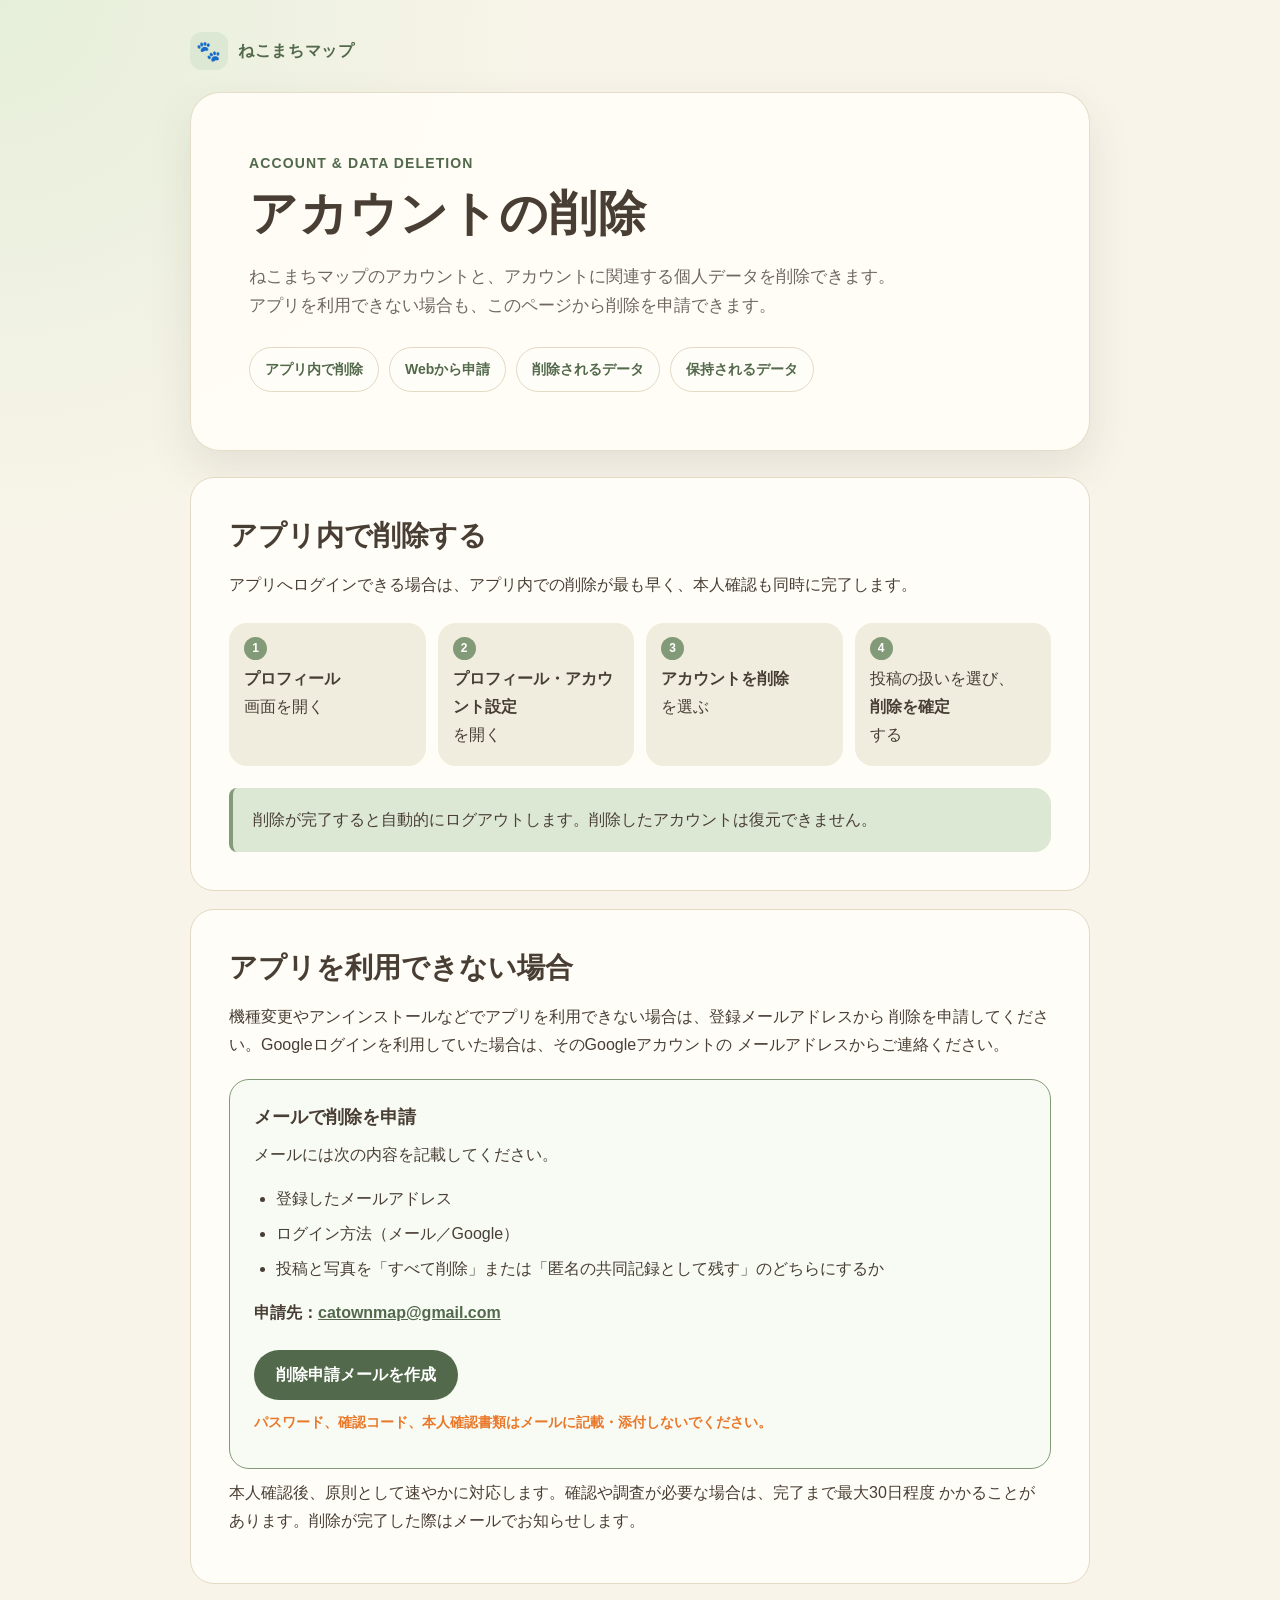
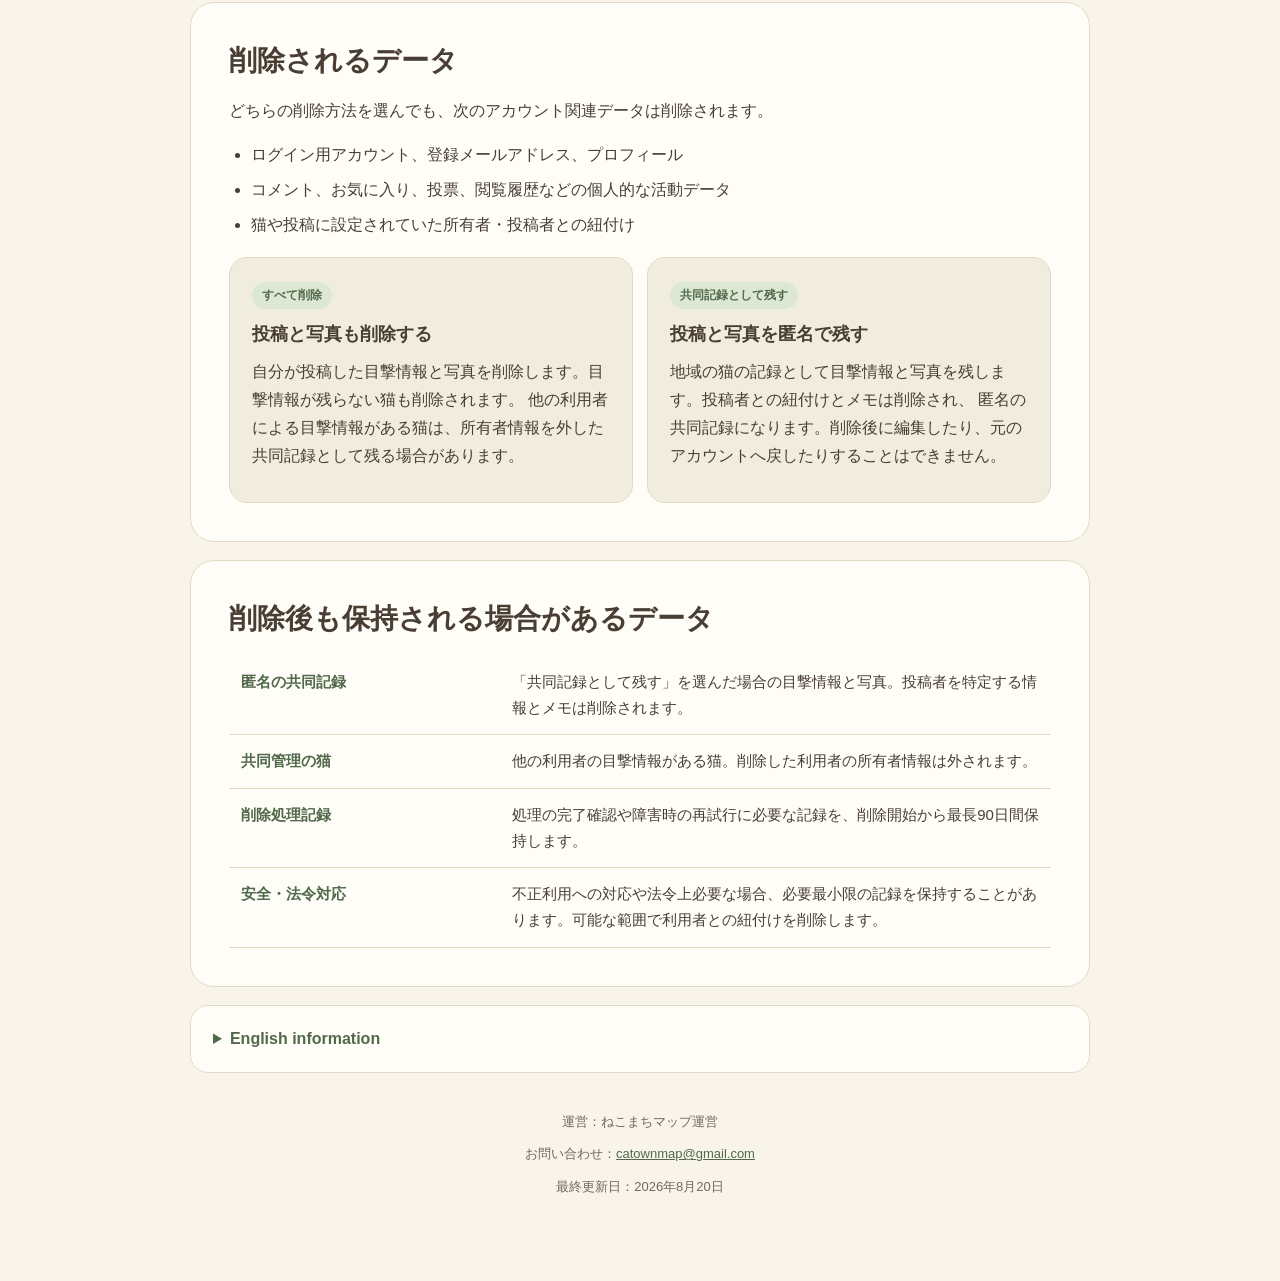
==== account-deletion.html @ 4a6c0330 "アカウント削除申請ページを追加" ====
<!DOCTYPE html>
<html lang="ja">
<head>
  <meta charset="utf-8">
  <meta name="viewport" content="width=device-width, initial-scale=1">
  <meta name="color-scheme" content="light">
  <meta
    name="description"
    content="ねこまちマップのアカウントと関連データを削除する方法をご案内します。"
  >
  <link
    rel="canonical"
    href="https://maedakdm.github.io/stray-cat-map-links/account-deletion.html"
  >
  <title>アカウントの削除 | ねこまちマップ</title>
  <style>
    :root {
      color-scheme: light;
      --background: #f8f4e9;
      --surface: #fffdf7;
      --surface-soft: #f0eddf;
      --text: #493e34;
      --muted: #70685f;
      --green: #829a77;
      --green-dark: #52694b;
      --green-soft: #dce8d4;
      --orange: #e9782a;
      --border: #e3dac5;
      --shadow: 0 18px 45px rgba(73, 62, 52, 0.1);
    }

    * { box-sizing: border-box; }

    html { scroll-behavior: smooth; }

    body {
      margin: 0;
      background:
        radial-gradient(circle at top left, #e5efd9 0, transparent 34rem),
        var(--background);
      color: var(--text);
      font-family: -apple-system, BlinkMacSystemFont, "Segoe UI", Roboto,
        "Hiragino Sans", "Yu Gothic", "Noto Sans JP", sans-serif;
      line-height: 1.75;
    }

    a { color: var(--green-dark); }

    .page {
      width: min(900px, calc(100% - 32px));
      margin: 0 auto;
      padding: 32px 0 72px;
    }

    .brand {
      display: inline-flex;
      align-items: center;
      gap: 10px;
      color: var(--green-dark);
      font-weight: 700;
      letter-spacing: 0.04em;
    }

    .brand-mark {
      display: grid;
      width: 38px;
      height: 38px;
      place-items: center;
      border-radius: 12px;
      background: var(--green-soft);
      font-size: 20px;
    }

    .hero {
      margin-top: 22px;
      padding: clamp(28px, 6vw, 58px);
      border: 1px solid rgba(227, 218, 197, 0.9);
      border-radius: 30px;
      background: rgba(255, 253, 247, 0.92);
      box-shadow: var(--shadow);
    }

    .eyebrow {
      margin: 0 0 8px;
      color: var(--green-dark);
      font-size: 14px;
      font-weight: 700;
      letter-spacing: 0.08em;
    }

    h1 {
      margin: 0;
      font-size: clamp(30px, 6vw, 48px);
      line-height: 1.25;
      letter-spacing: 0.02em;
    }

    .lead {
      max-width: 650px;
      margin: 18px 0 0;
      color: var(--muted);
      font-size: 17px;
    }

    .quick-links {
      display: flex;
      flex-wrap: wrap;
      gap: 10px;
      margin-top: 26px;
    }

    .quick-links a {
      padding: 9px 15px;
      border: 1px solid var(--border);
      border-radius: 999px;
      background: var(--surface);
      font-size: 14px;
      font-weight: 650;
      text-decoration: none;
    }

    main { margin-top: 26px; }

    .section {
      margin-top: 18px;
      padding: clamp(24px, 5vw, 38px);
      border: 1px solid var(--border);
      border-radius: 24px;
      background: var(--surface);
    }

    h2 {
      margin: 0 0 16px;
      font-size: clamp(22px, 4vw, 28px);
      line-height: 1.4;
    }

    h3 {
      margin: 0 0 7px;
      font-size: 18px;
      line-height: 1.5;
    }

    p { margin: 10px 0; }

    .steps {
      display: grid;
      grid-template-columns: repeat(4, 1fr);
      gap: 12px;
      margin: 24px 0 0;
      padding: 0;
      list-style: none;
      counter-reset: steps;
    }

    .steps li {
      position: relative;
      min-height: 126px;
      padding: 42px 15px 17px;
      border-radius: 18px;
      background: var(--surface-soft);
      counter-increment: steps;
    }

    .steps li::before {
      position: absolute;
      top: 14px;
      left: 15px;
      display: grid;
      width: 23px;
      height: 23px;
      place-items: center;
      border-radius: 50%;
      background: var(--green);
      color: white;
      content: counter(steps);
      font-size: 12px;
      font-weight: 800;
    }

    .steps strong { display: block; }

    .callout {
      margin-top: 22px;
      padding: 18px 20px;
      border-left: 4px solid var(--green);
      border-radius: 8px 16px 16px 8px;
      background: var(--green-soft);
    }

    .request-box {
      margin-top: 20px;
      padding: 24px;
      border: 1px solid var(--green);
      border-radius: 20px;
      background: #f7fbf4;
    }

    .button {
      display: inline-flex;
      min-height: 48px;
      align-items: center;
      justify-content: center;
      margin-top: 13px;
      padding: 11px 22px;
      border-radius: 999px;
      background: var(--green-dark);
      color: white;
      font-weight: 700;
      text-decoration: none;
    }

    .notice {
      color: var(--orange);
      font-size: 14px;
      font-weight: 700;
    }

    .email-address { font-weight: 700; }

    .checklist { padding-left: 1.35em; }

    .checklist li { margin: 7px 0; }

    .mode-grid {
      display: grid;
      grid-template-columns: repeat(2, minmax(0, 1fr));
      gap: 14px;
      margin-top: 18px;
    }

    .mode-card {
      padding: 22px;
      border: 1px solid var(--border);
      border-radius: 18px;
      background: var(--surface-soft);
    }

    .mode-label {
      display: inline-block;
      margin-bottom: 12px;
      padding: 3px 10px;
      border-radius: 999px;
      background: var(--green-soft);
      color: var(--green-dark);
      font-size: 12px;
      font-weight: 800;
    }

    .data-table {
      width: 100%;
      margin-top: 18px;
      border-collapse: collapse;
      font-size: 15px;
    }

    .data-table th,
    .data-table td {
      padding: 13px 12px;
      border-bottom: 1px solid var(--border);
      text-align: left;
      vertical-align: top;
    }

    .data-table th {
      width: 33%;
      color: var(--green-dark);
    }

    details {
      margin-top: 18px;
      border: 1px solid var(--border);
      border-radius: 18px;
      background: var(--surface);
    }

    summary {
      padding: 19px 22px;
      color: var(--green-dark);
      cursor: pointer;
      font-weight: 750;
    }

    .english-content { padding: 0 22px 24px; }

    footer {
      padding: 28px 8px 0;
      color: var(--muted);
      font-size: 13px;
      text-align: center;
    }

    @media (max-width: 720px) {
      .page {
        width: min(100% - 20px, 900px);
        padding-top: 18px;
      }

      .hero,
      .section { border-radius: 22px; }

      .steps { grid-template-columns: repeat(2, 1fr); }
      .mode-grid { grid-template-columns: 1fr; }
    }

    @media (max-width: 430px) {
      .steps { grid-template-columns: 1fr; }
      .steps li { min-height: auto; }
      .request-box { padding: 19px; }
      .button { width: 100%; }
      .data-table,
      .data-table tbody,
      .data-table tr,
      .data-table th,
      .data-table td { display: block; }
      .data-table th {
        width: auto;
        padding-bottom: 0;
        border-bottom: 0;
      }
      .data-table td { padding-top: 3px; }
    }
  </style>
</head>
<body>
  <div class="page">
    <header>
      <div class="brand">
        <span class="brand-mark" aria-hidden="true">🐾</span>
        <span>ねこまちマップ</span>
      </div>

      <div class="hero">
        <p class="eyebrow">ACCOUNT &amp; DATA DELETION</p>
        <h1>アカウントの削除</h1>
        <p class="lead">
          ねこまちマップのアカウントと、アカウントに関連する個人データを削除できます。
          アプリを利用できない場合も、このページから削除を申請できます。
        </p>
        <nav class="quick-links" aria-label="ページ内メニュー">
          <a href="#in-app">アプリ内で削除</a>
          <a href="#web-request">Webから申請</a>
          <a href="#deleted-data">削除されるデータ</a>
          <a href="#retention">保持されるデータ</a>
        </nav>
      </div>
    </header>

    <main>
      <section class="section" id="in-app">
        <h2>アプリ内で削除する</h2>
        <p>
          アプリへログインできる場合は、アプリ内での削除が最も早く、本人確認も同時に完了します。
        </p>
        <ol class="steps">
          <li><strong>プロフィール</strong>画面を開く</li>
          <li><strong>プロフィール・アカウント設定</strong>を開く</li>
          <li><strong>アカウントを削除</strong>を選ぶ</li>
          <li>投稿の扱いを選び、<strong>削除を確定</strong>する</li>
        </ol>
        <div class="callout">
          削除が完了すると自動的にログアウトします。削除したアカウントは復元できません。
        </div>
      </section>

      <section class="section" id="web-request">
        <h2>アプリを利用できない場合</h2>
        <p>
          機種変更やアンインストールなどでアプリを利用できない場合は、登録メールアドレスから
          削除を申請してください。Googleログインを利用していた場合は、そのGoogleアカウントの
          メールアドレスからご連絡ください。
        </p>

        <div class="request-box">
          <h3>メールで削除を申請</h3>
          <p>メールには次の内容を記載してください。</p>
          <ul class="checklist">
            <li>登録したメールアドレス</li>
            <li>ログイン方法（メール／Google）</li>
            <li>投稿と写真を「すべて削除」または「匿名の共同記録として残す」のどちらにするか</li>
          </ul>
          <p class="email-address">
            申請先：<a href="mailto:catownmap@gmail.com">catownmap@gmail.com</a>
          </p>
          <a
            class="button"
            href="mailto:catownmap@gmail.com?subject=%E3%81%AD%E3%81%93%E3%81%BE%E3%81%A1%E3%83%9E%E3%83%83%E3%83%97%20%E3%82%A2%E3%82%AB%E3%82%A6%E3%83%B3%E3%83%88%E5%89%8A%E9%99%A4%E7%94%B3%E8%AB%8B&amp;body=%E7%99%BB%E9%8C%B2%E3%83%A1%E3%83%BC%E3%83%AB%E3%82%A2%E3%83%89%E3%83%AC%E3%82%B9%EF%BC%9A%0A%E3%83%AD%E3%82%B0%E3%82%A4%E3%83%B3%E6%96%B9%E6%B3%95%EF%BC%88%E3%83%A1%E3%83%BC%E3%83%AB%EF%BC%8FGoogle%EF%BC%89%EF%BC%9A%0A%E6%8A%95%E7%A8%BF%E3%81%A8%E5%86%99%E7%9C%9F%EF%BC%88%E3%81%99%E3%81%B9%E3%81%A6%E5%89%8A%E9%99%A4%EF%BC%8F%E5%8C%BF%E5%90%8D%E3%81%AE%E5%85%B1%E5%90%8C%E8%A8%98%E9%8C%B2%E3%81%A8%E3%81%97%E3%81%A6%E6%AE%8B%E3%81%99%EF%BC%89%EF%BC%9A%0A"
          >削除申請メールを作成</a>
          <p class="notice">
            パスワード、確認コード、本人確認書類はメールに記載・添付しないでください。
          </p>
        </div>

        <p>
          本人確認後、原則として速やかに対応します。確認や調査が必要な場合は、完了まで最大30日程度
          かかることがあります。削除が完了した際はメールでお知らせします。
        </p>
      </section>

      <section class="section" id="deleted-data">
        <h2>削除されるデータ</h2>
        <p>どちらの削除方法を選んでも、次のアカウント関連データは削除されます。</p>
        <ul class="checklist">
          <li>ログイン用アカウント、登録メールアドレス、プロフィール</li>
          <li>コメント、お気に入り、投票、閲覧履歴などの個人的な活動データ</li>
          <li>猫や投稿に設定されていた所有者・投稿者との紐付け</li>
        </ul>

        <div class="mode-grid">
          <article class="mode-card">
            <span class="mode-label">すべて削除</span>
            <h3>投稿と写真も削除する</h3>
            <p>
              自分が投稿した目撃情報と写真を削除します。目撃情報が残らない猫も削除されます。
              他の利用者による目撃情報がある猫は、所有者情報を外した共同記録として残る場合があります。
            </p>
          </article>

          <article class="mode-card">
            <span class="mode-label">共同記録として残す</span>
            <h3>投稿と写真を匿名で残す</h3>
            <p>
              地域の猫の記録として目撃情報と写真を残します。投稿者との紐付けとメモは削除され、
              匿名の共同記録になります。削除後に編集したり、元のアカウントへ戻したりすることはできません。
            </p>
          </article>
        </div>
      </section>

      <section class="section" id="retention">
        <h2>削除後も保持される場合があるデータ</h2>
        <table class="data-table">
          <tbody>
            <tr>
              <th>匿名の共同記録</th>
              <td>「共同記録として残す」を選んだ場合の目撃情報と写真。投稿者を特定する情報とメモは削除されます。</td>
            </tr>
            <tr>
              <th>共同管理の猫</th>
              <td>他の利用者の目撃情報がある猫。削除した利用者の所有者情報は外されます。</td>
            </tr>
            <tr>
              <th>削除処理記録</th>
              <td>処理の完了確認や障害時の再試行に必要な記録を、削除開始から最長90日間保持します。</td>
            </tr>
            <tr>
              <th>安全・法令対応</th>
              <td>不正利用への対応や法令上必要な場合、必要最小限の記録を保持することがあります。可能な範囲で利用者との紐付けを削除します。</td>
            </tr>
          </tbody>
        </table>
      </section>

      <details lang="en">
        <summary>English information</summary>
        <div class="english-content">
          <h2>Delete your Catown Map account</h2>
          <p>
            You can delete your Catown Map account and associated personal data from within the app.
            Open <strong>Profile → Profile &amp; account settings → Delete account</strong>, choose how
            to handle your sightings and photos, and confirm the deletion.
          </p>

          <h3>If you cannot access the app</h3>
          <p>
            Send a deletion request from the email address registered to your account. If you used
            Google Sign-In, contact us from that Google account. Include your sign-in method and
            whether you want your sightings and photos deleted or retained as anonymous community records.
            Send the request to <a href="mailto:catownmap@gmail.com">catownmap@gmail.com</a>.
            Never send your password or verification code.
          </p>

          <h3>What is deleted</h3>
          <p>
            Your authentication account, email address, profile, comments, favorites, votes, view
            history, and links identifying you as an owner or contributor are deleted. If you choose
            full deletion, your sightings and photos are deleted. If you choose community retention,
            the sightings and photos remain without your identity or private memo and cannot be restored
            to you later.
          </p>

          <h3>Retention</h3>
          <p>
            Deletion-processing records may be retained for up to 90 days to confirm completion and
            safely retry interrupted operations. Minimal records may also be retained where required
            for security, abuse prevention, or legal compliance.
          </p>
        </div>
      </details>
    </main>

    <footer>
      <p>運営：ねこまちマップ運営</p>
      <p>お問い合わせ：<a href="mailto:catownmap@gmail.com">catownmap@gmail.com</a></p>
      <p>最終更新日：2026年8月20日</p>
    </footer>
  </div>
</body>
</html>
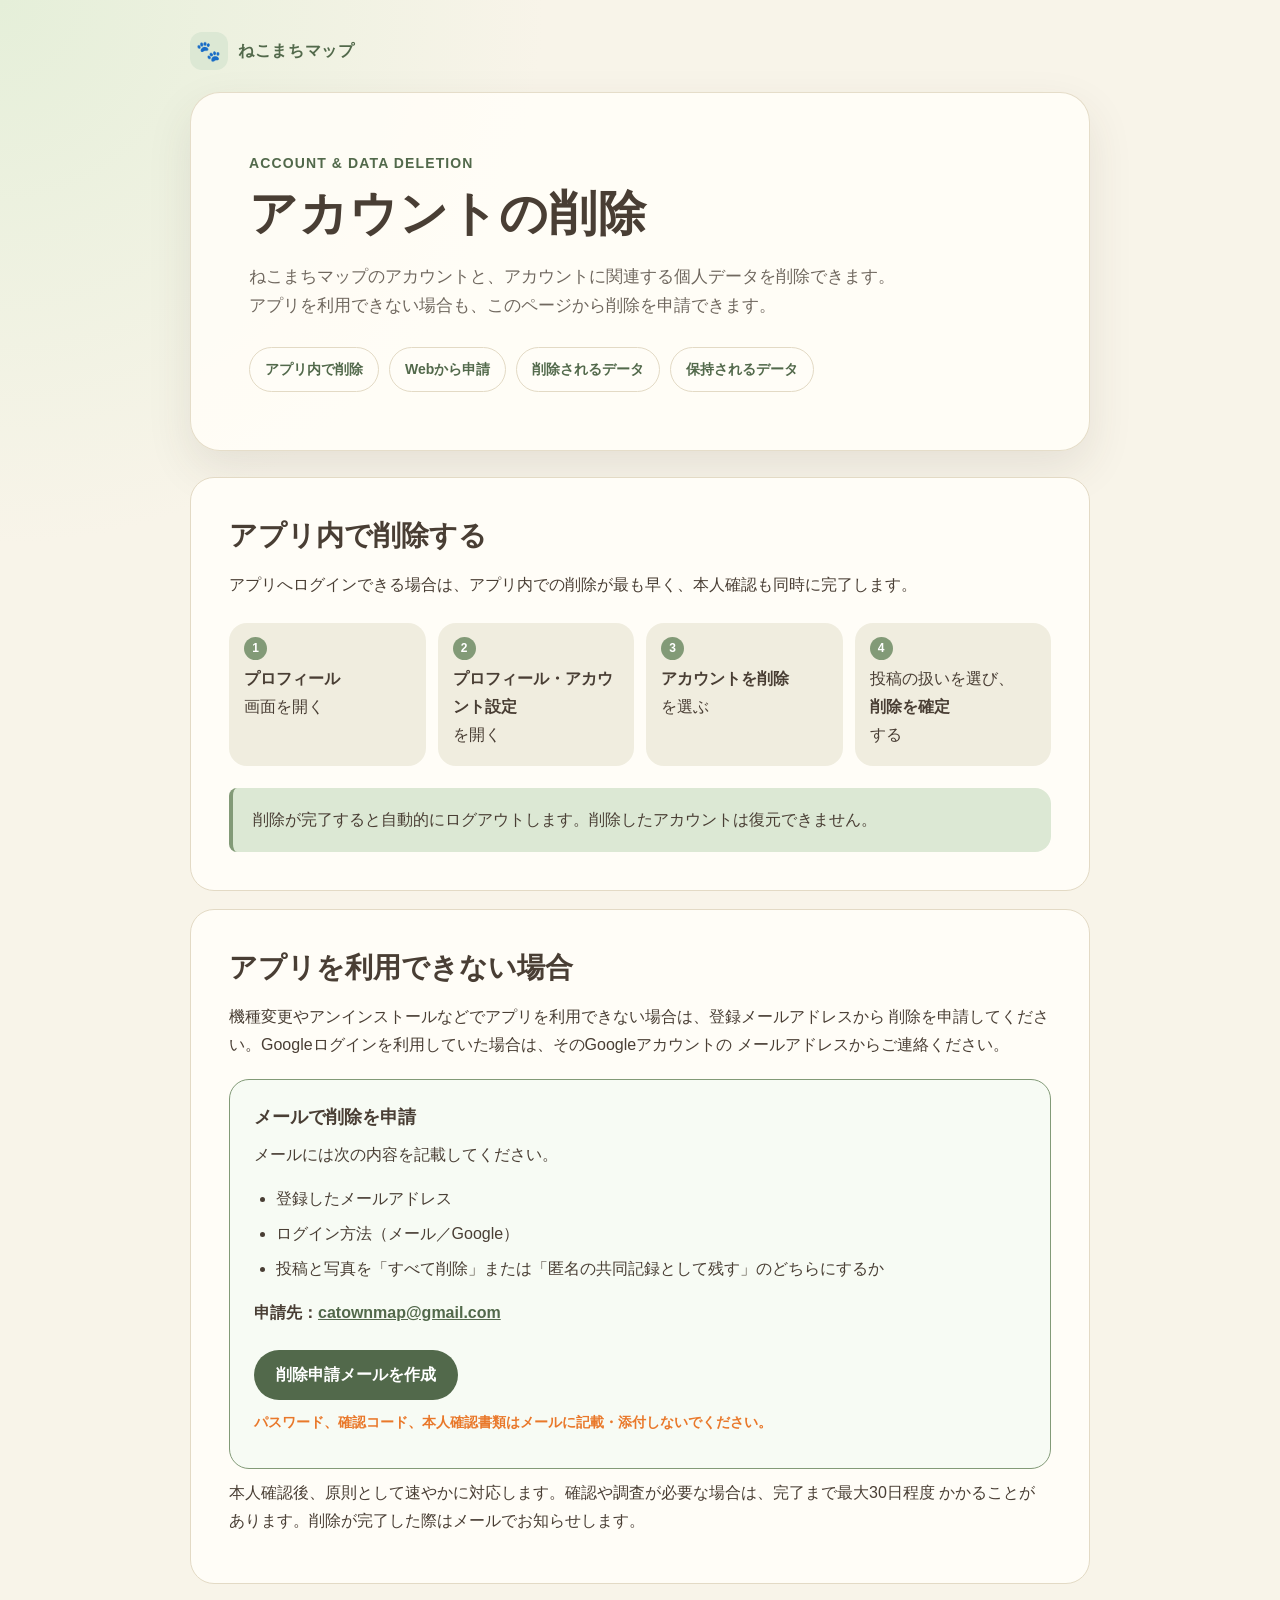
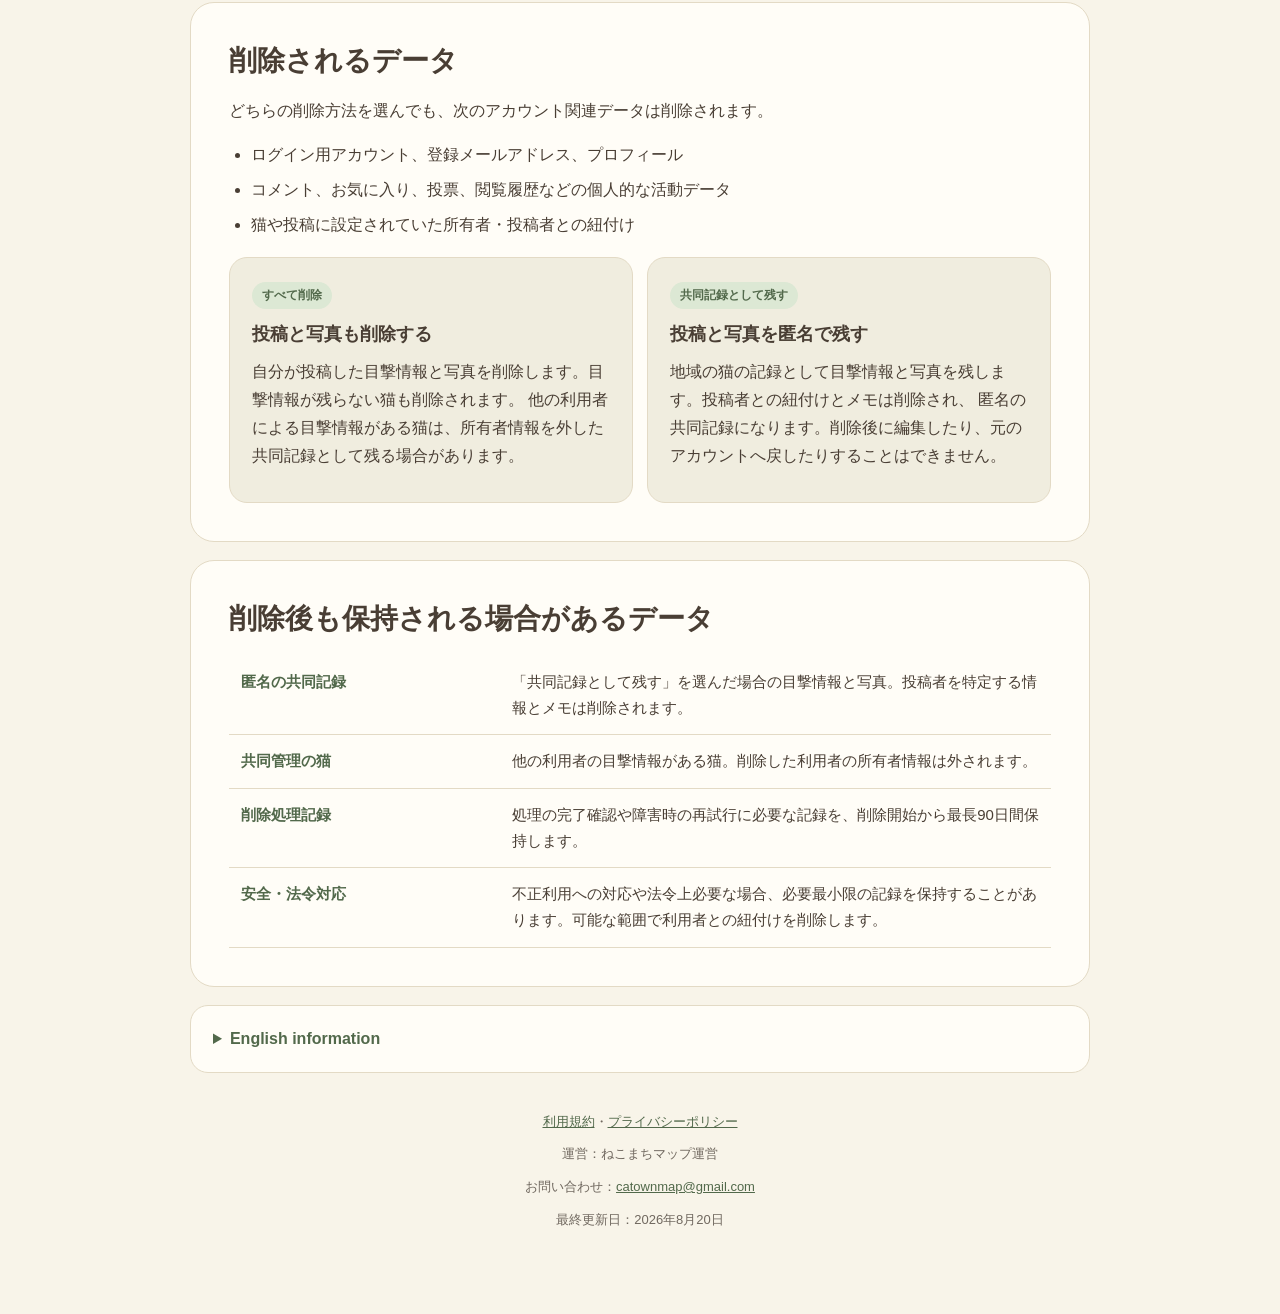
==== commit 3b296f0e: "Publish bilingual legal pages" ====
--- a/account-deletion.html
+++ b/account-deletion.html
@@ -10,8 +10,9 @@
   >
   <link
     rel="canonical"
-    href="https://maedakdm.github.io/stray-cat-map-links/account-deletion.html"
+    href="https://catownmap.com/account-deletion.html"
   >
+  <link rel="icon" href="/favicon.svg" type="image/svg+xml">
   <title>アカウントの削除 | ねこまちマップ</title>
   <style>
     :root {
@@ -490,6 +491,7 @@
     </main>
 
     <footer>
+      <p><a href="/terms.html">利用規約</a>・<a href="/privacy.html">プライバシーポリシー</a></p>
       <p>運営：ねこまちマップ運営</p>
       <p>お問い合わせ：<a href="mailto:catownmap@gmail.com">catownmap@gmail.com</a></p>
       <p>最終更新日：2026年8月20日</p>
